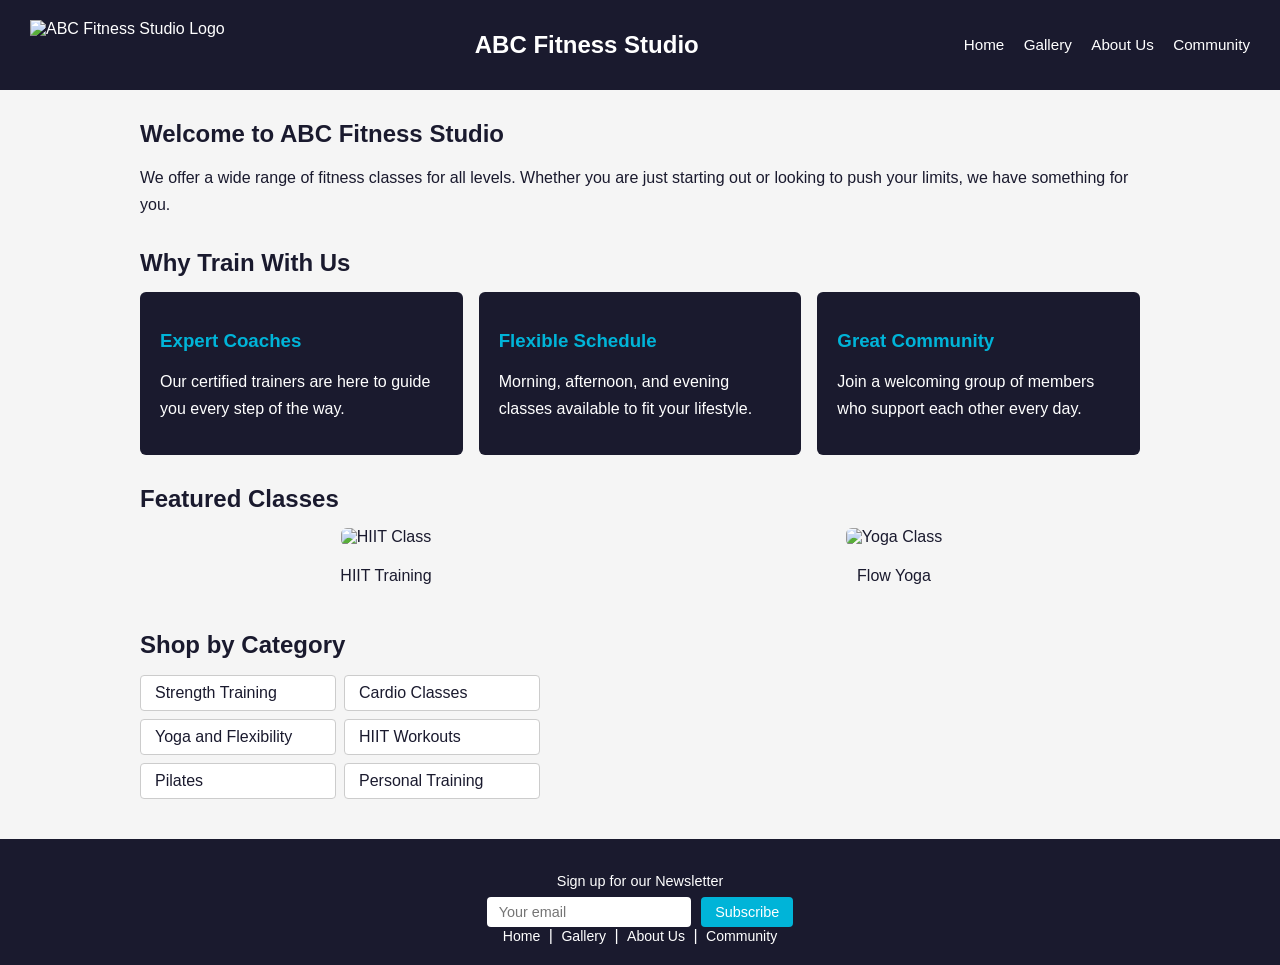
==== index.html @ b32e79a3 "first commit" ====
<!DOCTYPE html>
<html lang="en">
<head>
  <meta charset="UTF-8">
  <meta name="viewport" content="width=device-width, initial-scale=1.0">
  <title>ABC Fitness Studio</title>
  <link rel="stylesheet" href="style.css">
</head>
<body>

  <header>
    <img src="logo.png" alt="ABC Fitness Studio Logo">
    <h1>ABC Fitness Studio</h1>
    <nav>
      <a href="index.html">Home</a>
      <a href="gallery.html">Gallery</a>
      <a href="aboutus.html">About Us</a>
      <a href="community.html">Community</a>
    </nav>
  </header>

  <main>
    <h2>Welcome to ABC Fitness Studio</h2>
    <p>We offer a wide range of fitness classes for all levels. Whether you are just starting out or looking to push your limits, we have something for you.</p>

    <h2>Why Train With Us</h2>
    <div class="card-row">
      <div class="card">
        <h3>Expert Coaches</h3>
        <p>Our certified trainers are here to guide you every step of the way.</p>
      </div>
      <div class="card">
        <h3>Flexible Schedule</h3>
        <p>Morning, afternoon, and evening classes available to fit your lifestyle.</p>
      </div>
      <div class="card">
        <h3>Great Community</h3>
        <p>Join a welcoming group of members who support each other every day.</p>
      </div>
    </div>

    <h2>Featured Classes</h2>
    <div class="image-row">
      <div>
        <img src="product1.png" alt="HIIT Class">
        <p>HIIT Training</p>
      </div>
      <div>
        <img src="product2.png" alt="Yoga Class">
        <p>Flow Yoga</p>
      </div>
    </div>

    <h2>Shop by Category</h2>
    <ul class="category-list">
      <li>Strength Training</li>
      <li>Cardio Classes</li>
      <li>Yoga and Flexibility</li>
      <li>HIIT Workouts</li>
      <li>Pilates</li>
      <li>Personal Training</li>
    </ul>
  </main>

  <footer>
    <p>Sign up for our Newsletter</p>
    <input type="email" id="email1" placeholder="Your email">
    <button onclick="subscribe()">Subscribe</button>
    <br>
    <a href="index.html">Home</a> |
    <a href="gallery.html">Gallery</a> |
    <a href="aboutus.html">About Us</a> |
    <a href="community.html">Community</a>
  </footer>

  <script>
    function subscribe() {
      var email = document.getElementById("email1").value;
      if (email == "") {
        alert("Please fill out this field.");
      } else {
        alert("Thank you for subscribing!");
      }
    }
  </script>

</body>
</html>
---- style.css ----
/* ABC Fitness Studio - style.css */

body {
  font-family: Arial, sans-serif;
  margin: 0;
  padding: 0;
  background-color: #f5f5f5;
  color: #1a1a2e;
}

/* HEADER */
header {
  background-color: #1a1a2e;
  color: white;
  padding: 15px 30px;
  display: flex;
  align-items: center;
  gap: 20px;
}

header img {
  height: 50px;
}

header h1 {
  flex: 1;
  text-align: center;
  font-size: 1.5rem;
  color: white;
}

header nav a {
  color: white;
  margin-left: 15px;
  text-decoration: none;
  font-size: 0.95rem;
}

header nav a:hover {
  color: #00b4d8;
}

/* MAIN */
main {
  max-width: 1000px;
  margin: 30px auto;
  padding: 0 20px;
}

main h2 {
  margin-top: 30px;
  margin-bottom: 15px;
  color: #1a1a2e;
}

main p {
  line-height: 1.7;
  margin-bottom: 12px;
}

/* CARDS */
.card-row {
  display: flex;
  gap: 16px;
  flex-wrap: wrap;
  margin-bottom: 20px;
}

.card {
  background-color: #1a1a2e;
  color: white;
  padding: 20px;
  border-radius: 6px;
  flex: 1;
  min-width: 200px;
}

.card h3 {
  color: #00b4d8;
  margin-bottom: 8px;
}

/* IMAGES */
.image-row {
  display: flex;
  gap: 16px;
  flex-wrap: wrap;
  margin-bottom: 20px;
}

.image-row div {
  flex: 1;
  min-width: 200px;
  text-align: center;
}

.image-row img {
  width: 100%;
  border-radius: 6px;
}

/* CATEGORY LIST */
.category-list {
  list-style: none;
  padding: 0;
  display: grid;
  grid-template-columns: 1fr 1fr;
  gap: 8px;
  max-width: 400px;
}

.category-list li {
  background-color: white;
  border: 1px solid #ccc;
  padding: 8px 14px;
  border-radius: 4px;
}

/* TABLE - GALLERY */
table {
  width: 100%;
  border-collapse: collapse;
  margin-top: 20px;
}

table td {
  border: 1px solid #ddd;
  padding: 16px;
  text-align: center;
  vertical-align: top;
  background-color: white;
  width: 33%;
}

table img {
  width: 100%;
  max-height: 160px;
  object-fit: cover;
  border-radius: 4px;
  margin-bottom: 8px;
}

table h3 {
  font-size: 1rem;
  margin-bottom: 6px;
}

table p {
  font-size: 0.88rem;
  color: #444;
}

/* HOURS TABLE */
.hours-table {
  width: 100%;
  border-collapse: collapse;
  margin-bottom: 24px;
}

.hours-table td {
  border: 1px solid #ccc;
  padding: 10px 20px;
  text-align: center;
  background-color: white;
}

/* BUTTONS */
button {
  background-color: #1a1a2e;
  color: white;
  border: none;
  padding: 9px 18px;
  border-radius: 4px;
  cursor: pointer;
  font-size: 0.9rem;
  margin-top: 6px;
}

button:hover {
  background-color: #00b4d8;
}

/* FORM */
form input[type="text"],
form input[type="email"],
form input[type="tel"],
form textarea {
  width: 100%;
  padding: 9px 12px;
  border: 1px solid #ccc;
  border-radius: 4px;
  font-size: 0.95rem;
  font-family: Arial, sans-serif;
}

form textarea {
  height: 90px;
  resize: vertical;
}

form label {
  font-weight: bold;
  font-size: 0.95rem;
}

/* FOOTER */
footer {
  background-color: #1a1a2e;
  color: white;
  text-align: center;
  padding: 20px;
  margin-top: 40px;
}

footer input {
  padding: 7px 12px;
  border: none;
  border-radius: 4px;
  font-size: 0.9rem;
  margin-right: 6px;
}

footer button {
  background-color: #00b4d8;
  padding: 7px 14px;
  margin-top: 0;
}

footer button:hover {
  background-color: #0096b7;
}

footer a {
  color: white;
  text-decoration: none;
  margin: 0 4px;
  font-size: 0.88rem;
}

footer a:hover {
  color: #00b4d8;
}

footer p {
  margin-bottom: 8px;
  font-size: 0.9rem;
}
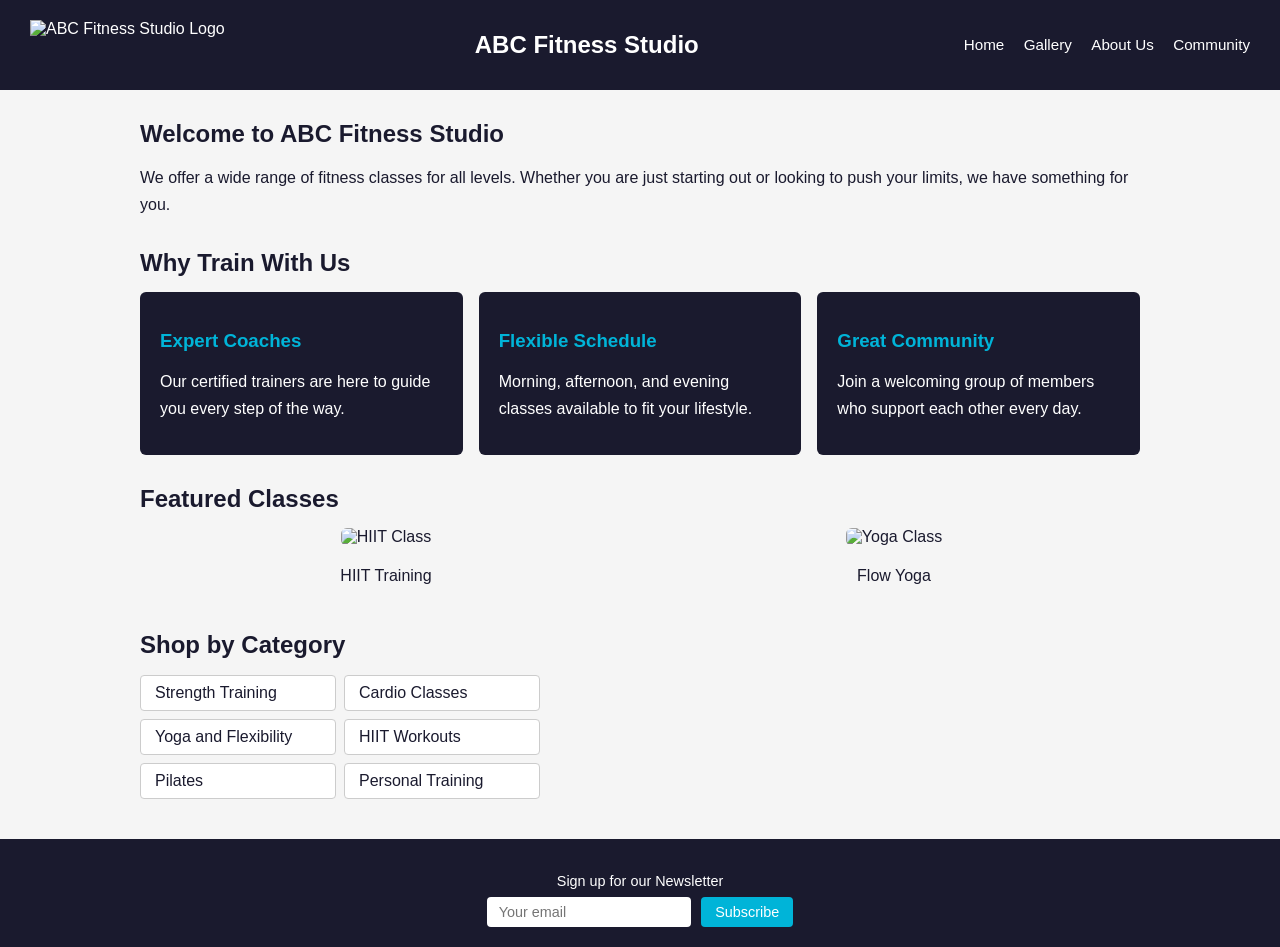
==== commit b3f91865: "changes to footer" ====
--- a/index.html
+++ b/index.html
@@ -66,11 +66,6 @@
     <p>Sign up for our Newsletter</p>
     <input type="email" id="email1" placeholder="Your email">
     <button onclick="subscribe()">Subscribe</button>
-    <br>
-    <a href="index.html">Home</a> |
-    <a href="gallery.html">Gallery</a> |
-    <a href="aboutus.html">About Us</a> |
-    <a href="community.html">Community</a>
   </footer>
 
   <script>
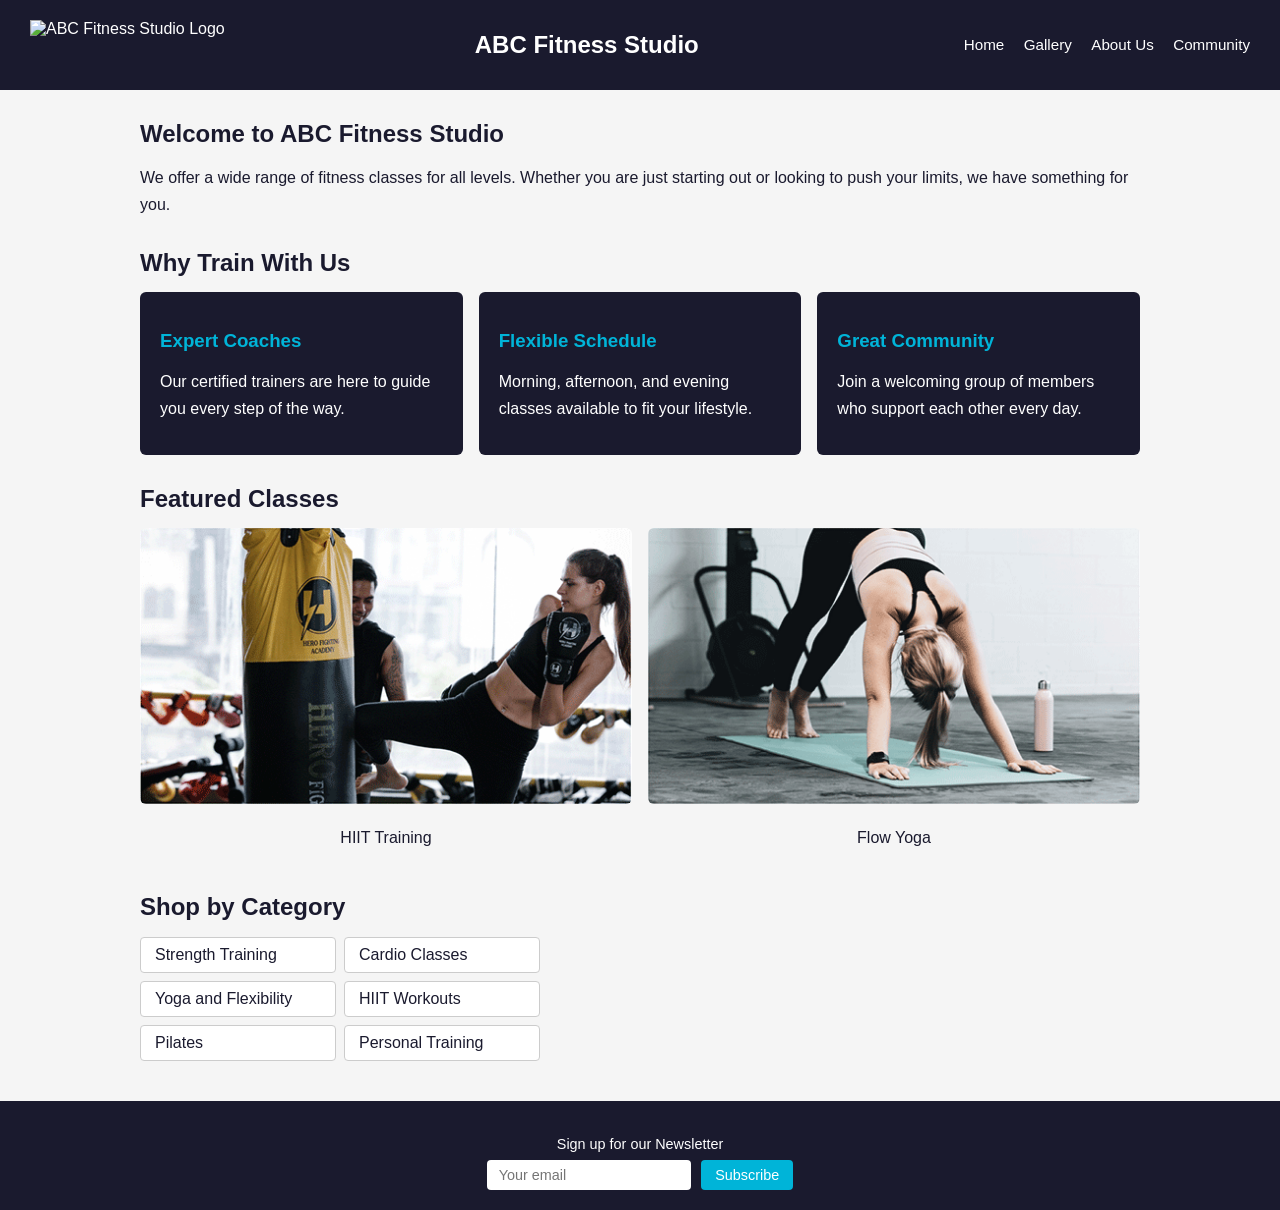
==== commit 88bf655f: "logo+Img" ====
--- a/index.html
+++ b/index.html
@@ -9,7 +9,7 @@
 <body>
 
   <header>
-    <img src="logo.png" alt="ABC Fitness Studio Logo">
+    <img src="images/logo.png" alt="ABC Fitness Studio Logo">
     <h1>ABC Fitness Studio</h1>
     <nav>
       <a href="index.html">Home</a>
@@ -42,11 +42,11 @@
     <h2>Featured Classes</h2>
     <div class="image-row">
       <div>
-        <img src="product1.png" alt="HIIT Class">
+        <img src="/Images/Individual kickboxing session.png" alt="HIIT Class">
         <p>HIIT Training</p>
       </div>
       <div>
-        <img src="product2.png" alt="Yoga Class">
+        <img src="/Images/Individual yoga session.png" alt="Yoga Class">
         <p>Flow Yoga</p>
       </div>
     </div>
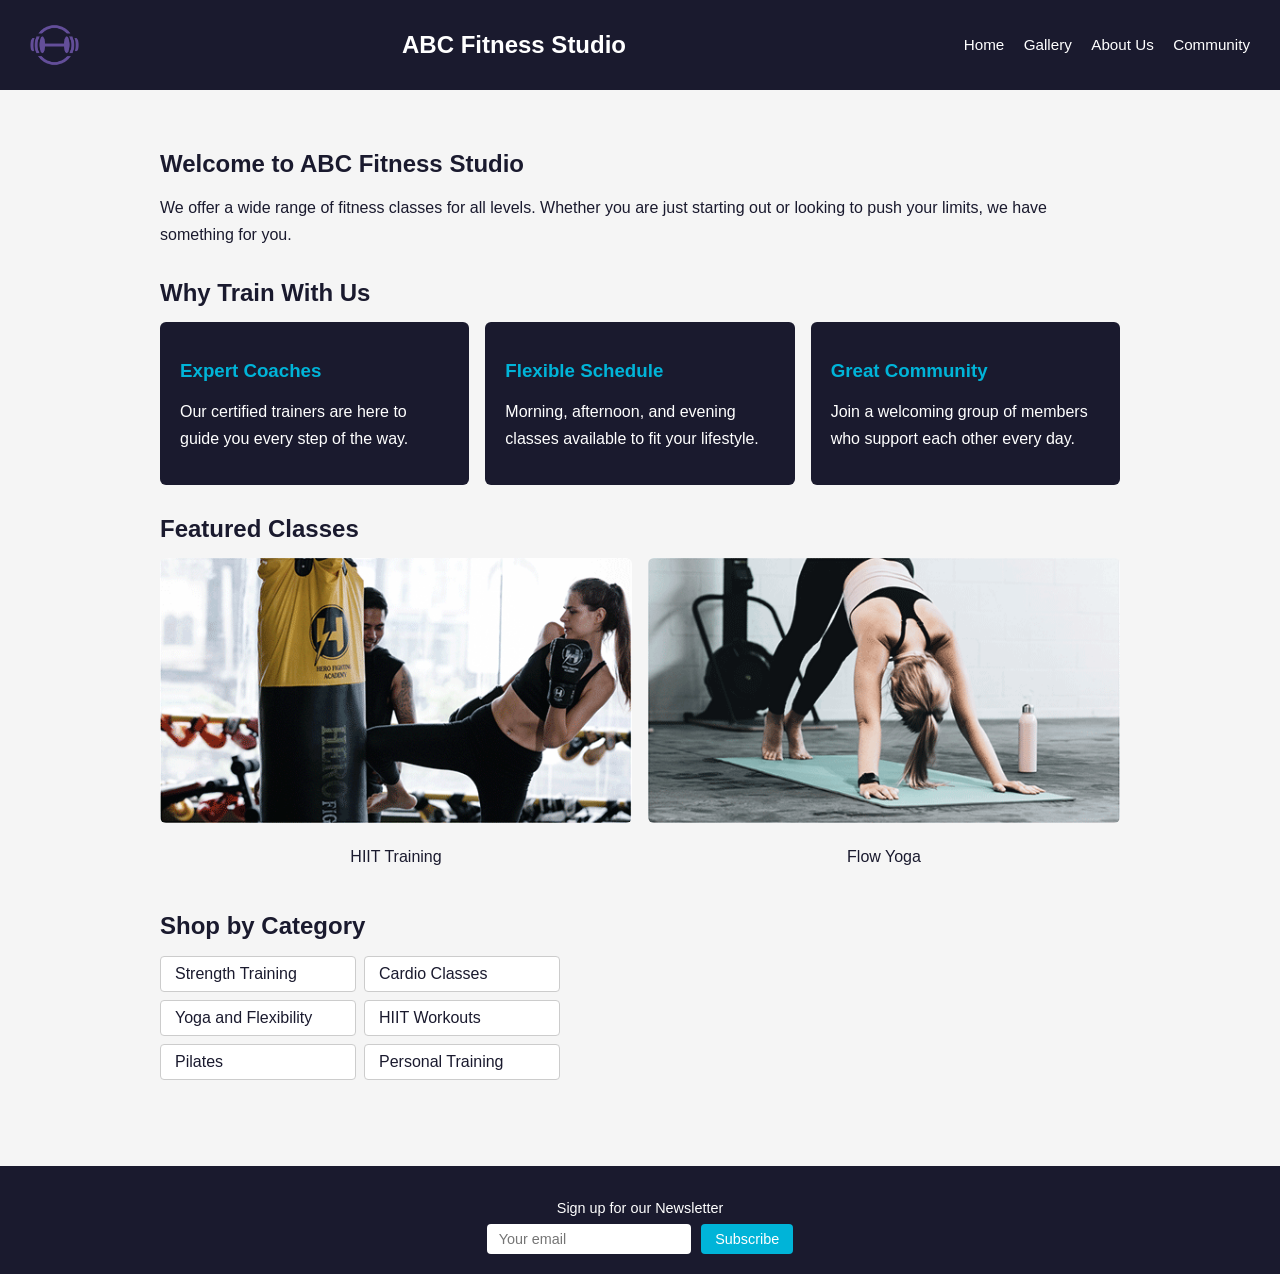
==== commit 516fbb4c: "Fix broken images on GitHub Pages Image paths started with '/' (pointing at the site root instead of" ====
--- a/index.html
+++ b/index.html
@@ -1,4 +1,5 @@
 <!DOCTYPE html>
+<!-- Author: Ousmana Tunkara · github.com/Kodelack47 · ABC Fitness Studio -->
 <html lang="en">
 <head>
   <meta charset="UTF-8">
@@ -9,7 +10,7 @@
 <body>
 
   <header>
-    <img src="images/logo.png" alt="ABC Fitness Studio Logo">
+    <img src="Images/logo.png" alt="ABC Fitness Studio Logo">
     <h1>ABC Fitness Studio</h1>
     <nav>
       <a href="index.html">Home</a>
@@ -42,11 +43,11 @@
     <h2>Featured Classes</h2>
     <div class="image-row">
       <div>
-        <img src="/Images/Individual kickboxing session.png" alt="HIIT Class">
+        <img src="Images/Individual kickboxing session.png" alt="HIIT Class">
         <p>HIIT Training</p>
       </div>
       <div>
-        <img src="/Images/Individual yoga session.png" alt="Yoga Class">
+        <img src="Images/Individual yoga session.png" alt="Yoga Class">
         <p>Flow Yoga</p>
       </div>
     </div>
--- a/style.css
+++ b/style.css
@@ -1,3 +1,4 @@
+/* Author: Ousmana Tunkara · github.com/Kodelack47 · ABC Fitness Studio */
 /* ABC Fitness Studio - style.css */
 
 body {
@@ -6,6 +7,11 @@
   padding: 0;
   background-color: #f5f5f5;
   color: #1a1a2e;
+  /* Sticky footer: the page is always at least one screen tall,
+     so the footer sits at the bottom even when a page is short */
+  display: flex;
+  flex-direction: column;
+  min-height: 100vh;
 }
 
 /* HEADER */
@@ -45,6 +51,10 @@
   max-width: 1000px;
   margin: 30px auto;
   padding: 0 20px;
+  /* Grow to fill the leftover space, pushing the footer down */
+  flex: 1 0 auto;
+  width: 100%;
+  box-sizing: border-box;
 }
 
 main h2 {
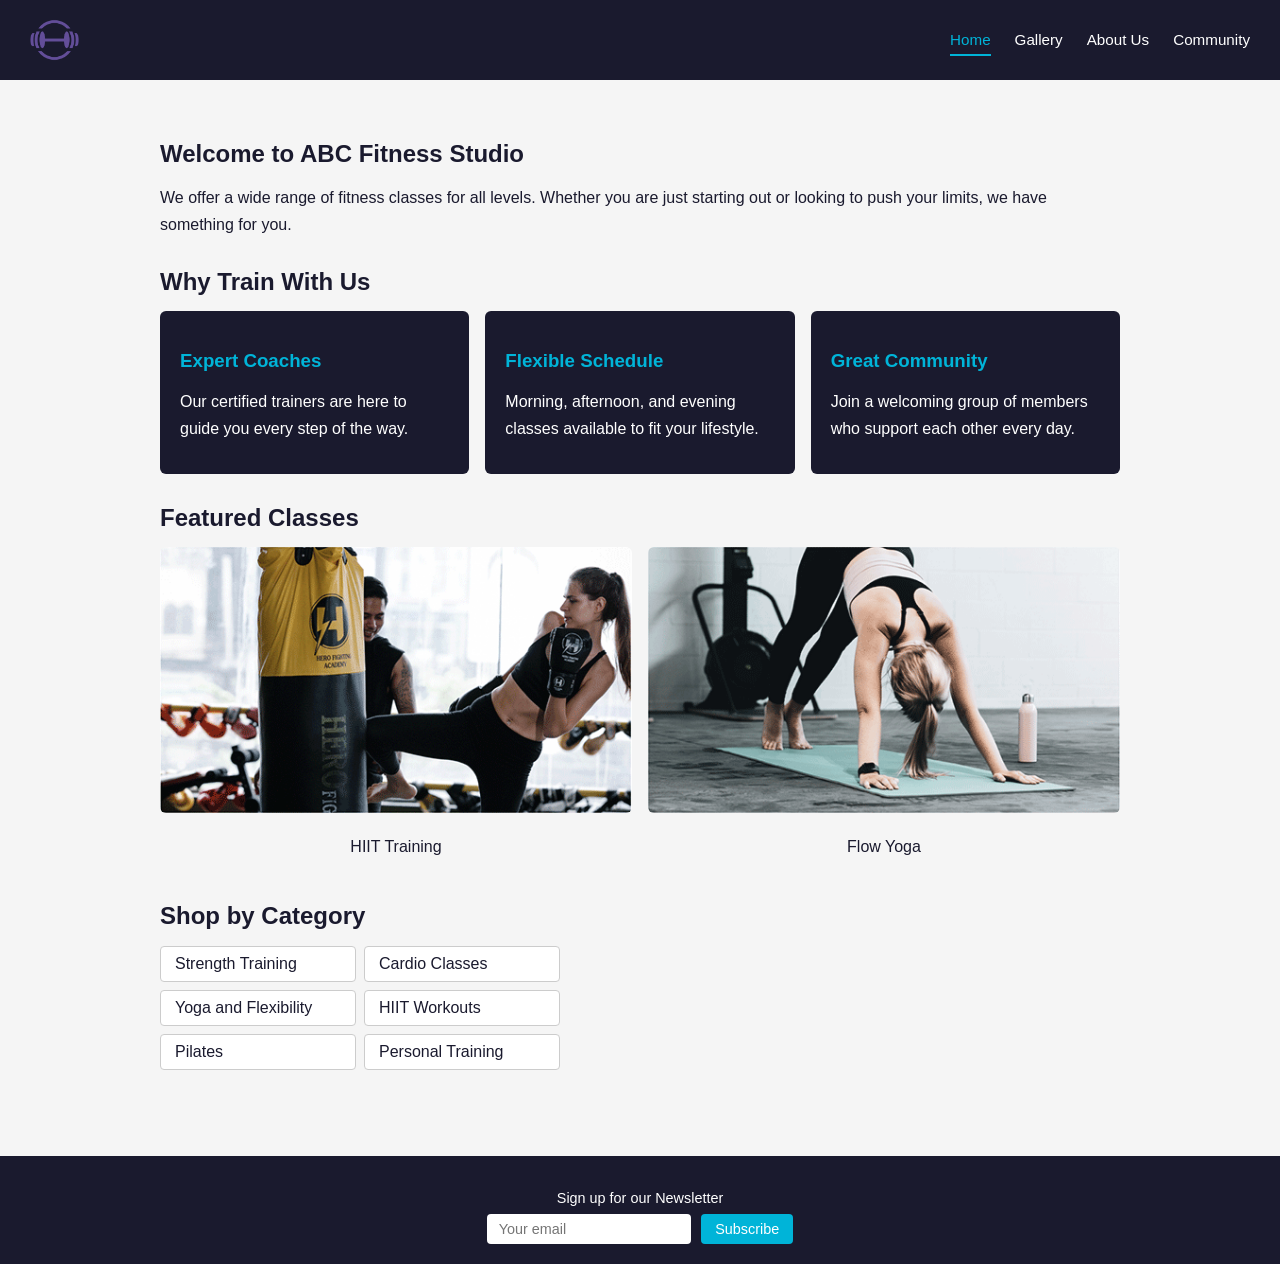
==== commit d40a0202: "Remove page title from the header and mark the current page link The header repeated the current pag" ====
--- a/index.html
+++ b/index.html
@@ -11,9 +11,8 @@
 
   <header>
     <img src="Images/logo.png" alt="ABC Fitness Studio Logo">
-    <h1>ABC Fitness Studio</h1>
     <nav>
-      <a href="index.html">Home</a>
+      <a href="index.html" class="active" aria-current="page">Home</a>
       <a href="gallery.html">Gallery</a>
       <a href="aboutus.html">About Us</a>
       <a href="community.html">Community</a>
--- a/style.css
+++ b/style.css
@@ -1,5 +1,13 @@
 /* Author: Ousmana Tunkara · github.com/Kodelack47 · ABC Fitness Studio */
 /* ABC Fitness Studio - style.css */
+
+/* Include padding and borders inside an element's width,
+   so width: 100% inputs never overflow the screen */
+*,
+*::before,
+*::after {
+  box-sizing: border-box;
+}
 
 body {
   font-family: Arial, sans-serif;
@@ -14,36 +22,49 @@
   min-height: 100vh;
 }
 
-/* HEADER */
+/* HEADER
+   Logo on the left, navigation on the right. */
 header {
   background-color: #1a1a2e;
   color: white;
   padding: 15px 30px;
   display: flex;
   align-items: center;
+  justify-content: space-between;
   gap: 20px;
 }
 
 header img {
   height: 50px;
-}
-
-header h1 {
-  flex: 1;
-  text-align: center;
-  font-size: 1.5rem;
-  color: white;
+  display: block;
+}
+
+header nav {
+  display: flex;
+  flex-wrap: wrap;
+  gap: 6px 24px;
 }
 
 header nav a {
   color: white;
-  margin-left: 15px;
   text-decoration: none;
   font-size: 0.95rem;
-}
-
-header nav a:hover {
+  padding: 6px 0;
+  /* Transparent line that becomes visible on hover / current page */
+  border-bottom: 2px solid transparent;
+  transition: border-color 0.2s, color 0.2s;
+}
+
+header nav a:hover,
+header nav a:focus-visible {
   color: #00b4d8;
+  border-bottom-color: #00b4d8;
+}
+
+/* The page you are currently on */
+header nav a.active {
+  color: #00b4d8;
+  border-bottom-color: #00b4d8;
 }
 
 /* MAIN */
@@ -255,3 +276,84 @@
   margin-bottom: 8px;
   font-size: 0.9rem;
 }
+
+/* RESPONSIVE: HEADER
+   On phones, tighten the spacing so the logo and links fit,
+   and let the links wrap onto a second centered row if needed. */
+@media (max-width: 700px) {
+  header {
+    flex-wrap: wrap;
+    justify-content: center;
+    padding: 12px 16px;
+    gap: 10px;
+  }
+
+  header img {
+    height: 42px;
+  }
+
+  header nav {
+    justify-content: center;
+    gap: 4px 16px;
+  }
+
+  main {
+    margin: 20px auto;
+    padding: 0 16px;
+  }
+}
+
+/* RESPONSIVE: GALLERY
+   The class gallery is a 3-column table. On tablets it becomes
+   2 columns and on phones 1 column, so images stay a usable size. */
+@media (max-width: 900px) {
+  table,
+  table tbody {
+    display: grid;
+    grid-template-columns: repeat(2, 1fr);
+  }
+
+  table {
+    grid-template-columns: 1fr;
+  }
+
+  table tr {
+    display: contents;
+  }
+
+  table td {
+    display: block;
+    width: auto;
+  }
+
+  table img {
+    max-height: 200px;
+  }
+
+  /* Keep the business-hours table a normal table */
+  .hours-table {
+    display: table;
+  }
+
+  .hours-table tbody {
+    display: table-row-group;
+  }
+
+  .hours-table tr {
+    display: table-row;
+  }
+
+  .hours-table td {
+    display: table-cell;
+  }
+}
+
+@media (max-width: 560px) {
+  table tbody {
+    grid-template-columns: 1fr;
+  }
+
+  .hours-table td {
+    padding: 10px 8px;
+  }
+}
